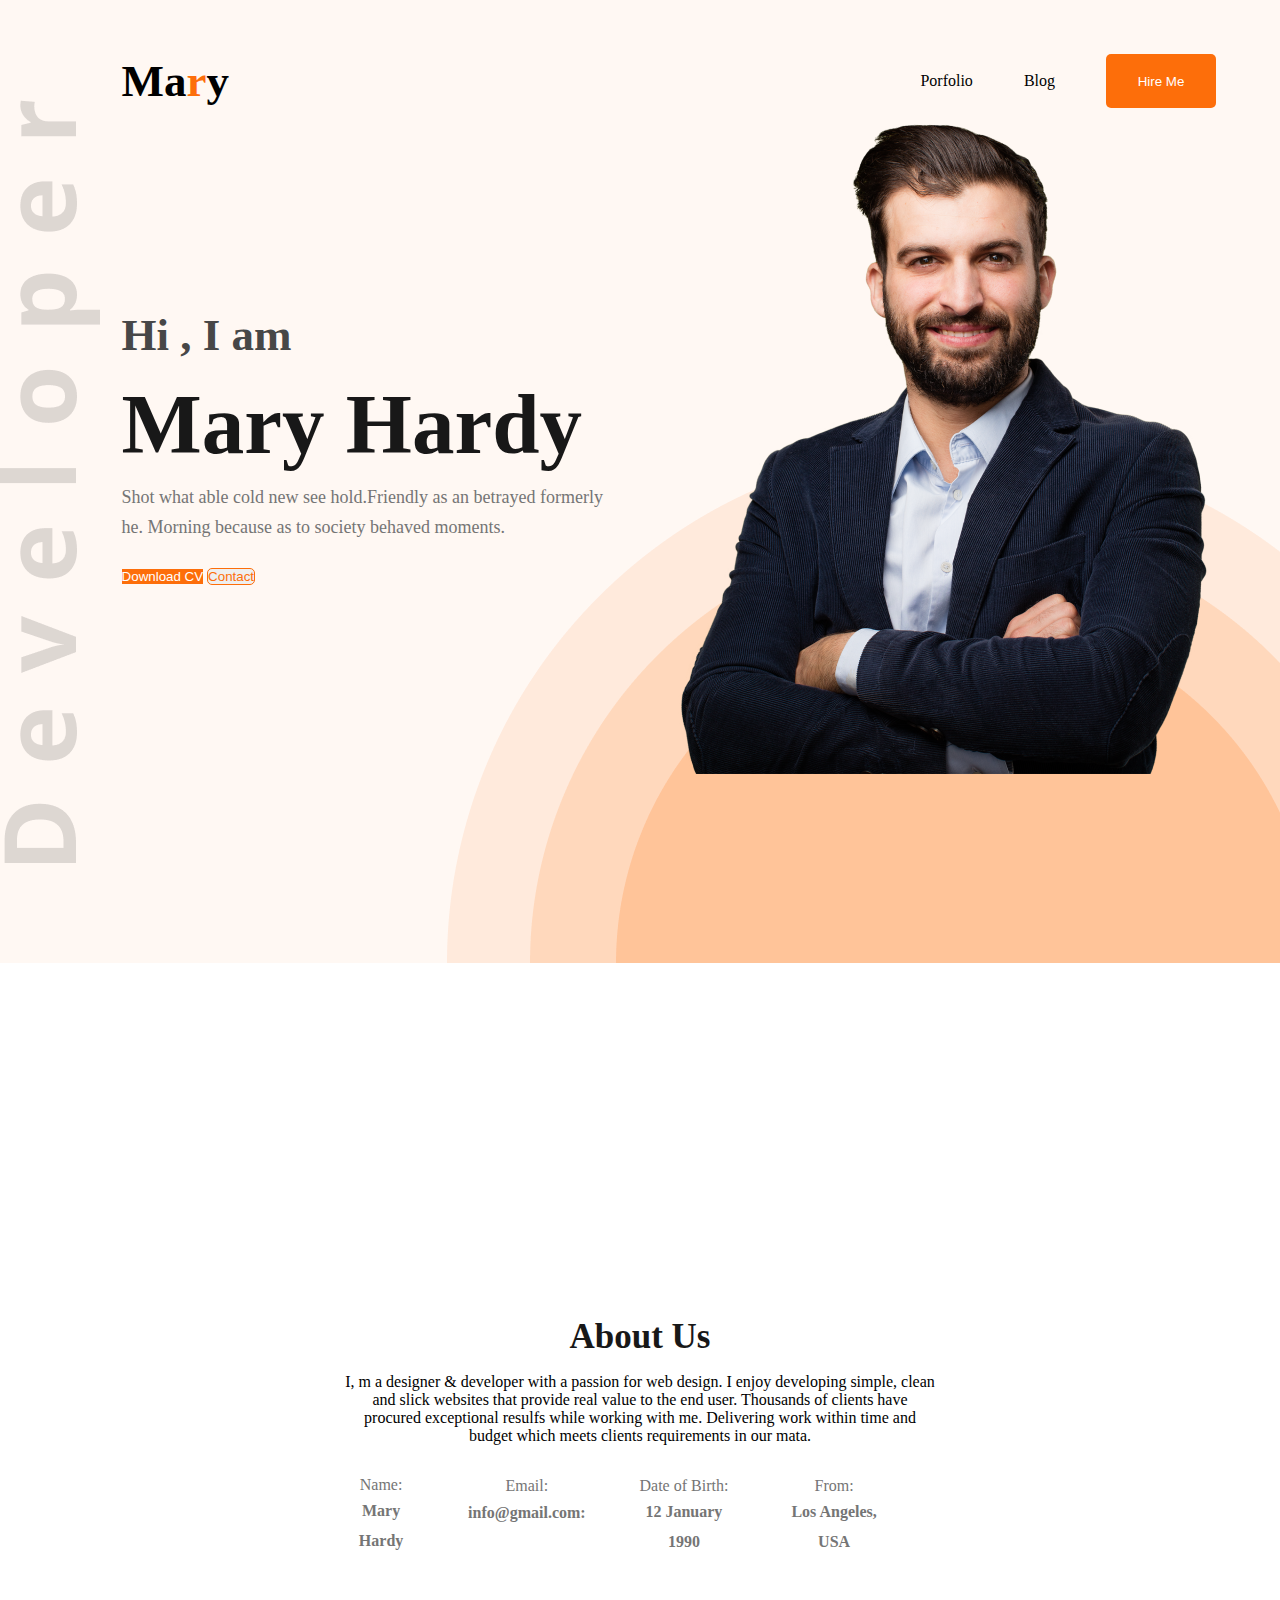
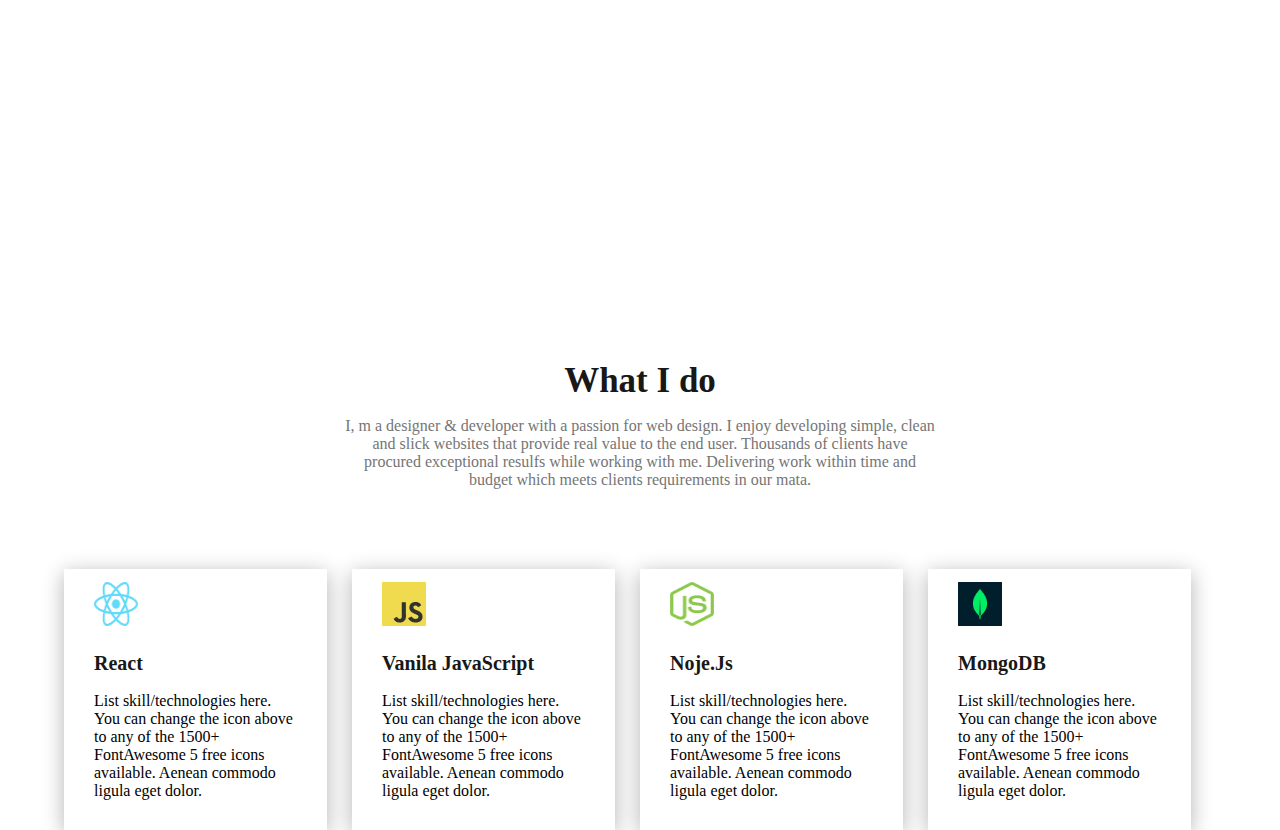
==== index.html @ 64aab6e2 "samia" ====
<!DOCTYPE html>
<html lang="en">
<head>
    <meta charset="UTF-8">
    <meta http-equiv="X-UA-Compatible" content="IE=edge">
    <meta name="viewport" content="width=device-width, initial-scale=1.0">
    <title>Developer Portfolio</title>
    <link href="https://cdn.jsdelivr.net/npm/bootstrap@5.0.2/dist/css/bootstrap.min.css" rel="stylesheet" integrity="sha384-EVSTQN3/azprG1Anm3QDgpJLIm9Nao0Yz1ztcQTwFspd3yD65VohhpuuCOmLASjC" crossorigin="anonymous">
    <link rel="stylesheet" href="https://cdnjs.cloudflare.com/ajax/libs/font-awesome/6.2.1/css/all.min.css" integrity="sha512-MV7K8+y+gLIBoVD59lQIYicR65iaqukzvf/nwasF0nqhPay5w/9lJmVM2hMDcnK1OnMGCdVK+iQrJ7lzPJQd1w==" crossorigin="anonymous" referrerpolicy="no-referrer" />
    <link rel="stylesheet" href="style.css">
</head>
<body>
    <header>
        
        <div class="container">
        <nav>
            <h2 class="header-title">Ma<span class="text-color">r</span>y</h2>
            <ul class="nav">
                <li>Porfolio</li>
                <li>Blog</li>
                <li><button class="baton">Hire Me</button></li>
            </ul>
        </nav>
    <div class="banner">
        <div class="banner-part1">
<h2 class="header2">Hi , I am</h2>
<h1 class="header1">Mary Hardy</h1>
<p>Shot what able cold new see hold.Friendly as an betrayed formerly <br>he. Morning because as to society behaved moments.</p>
<button class="btn btn1 btn-lg me-2"type="button"><i class="fa-solid fa-download me-2"></i>Download CV</button>
<button class="btn btn2 btn-lg"type="button"><i class="fa-solid fa-phone me-2"></i>Contact</button>

        </div>
        <div class="banner-part2">
            <img src="images/hardy.png"class="img-fluid" alt="hardy">
        </div>
    </div>
    
    </div>
    </header>
    <main>
        <section id="about">
            <div class="container about">
                <h2 class="section-title">About Us</h2>
                <p>I, m a designer & developer with a passion for web design. I enjoy developing simple, clean and slick websites that provide real value to the end user. Thousands of clients have procured exceptional resulfs while working with me. Delivering work within time and budget which meets clients requirements in our mata.</p>

            <div class="admin">
                <div class="sub-ad1">
                    <p class="name">Name:</p>
                    <p class="dec">Mary Hardy</p>
                </div>
                <div class="sub-ad1">
                    <p class="name">Email:</p>
                    <p class="dec">info@gmail.com:</p>
                </div>
                <div class="sub-ad1">
                    <p class="name">Date of Birth:</p>
                    <p class="dec">12 January 1990</p>
                </div>
                <div class="sub-ad1">
                    <p class="name">From:</p>
                    <p class="dec">
                        Los Angeles, USA</p>
                </div>
            </div>
            </div>
        </section>
        <section id="about2">
            <div class="container  about2">
                <h2 class="section-title">What I do</h2>
                <p>I, m a designer & developer with a passion for web design. I enjoy developing simple, clean and slick websites that provide real value to the end user. Thousands of clients have procured exceptional resulfs while working with me. Delivering work within time and budget which meets clients requirements in our mata.</p>

            </div>
        </section>

        <section id="skill">
            <div class="container skill">
                <div class="skill-part">
                    <img src="images/icons/react.png" class="skill-img" alt="icon">
                    <h4 class="skill-header">React</h4>
                    <p class="skill-des">List skill/technologies
                        here. You can change the
                        icon above to any of the
                        1500+ FontAwesome 5
                        free icons available.
                        Aenean commodo ligula
                        eget dolor.</p>
                </div>
                <div class="skill-part">
                    <img src="images/icons/js.png" class="skill-img" alt="icon">
                    <h4 class="skill-header"> Vanila JavaScript</h4>
                    <p class="skill-des">List skill/technologies here. You can change the icon above to any of the 1500+ FontAwesome 5 free icons available. Aenean commodo ligula eget dolor.</p>
                </div>
                <div class="skill-part">
                    <img src="images/icons/nodejs.png" class="skill-img" alt="icon">
                    <h4 class="skill-header">Noje.Js</h4>
                    <p class="skill-des">List skill/technologies
                        here. You can change the
                        icon above to any of the
                        1500+ FontAwesome 5
                        free icons available.
                        Aenean commodo ligula
                        eget dolor.</p>
                </div>
                <div class="skill-part">
                    <img src="images/icons/mongo.png" class="skill-img" alt="icon">
                    <h4 class="skill-header">MongoDB</h4>
                    <p class="skill-des">List skill/technologies here. You can change the icon above to any of the 1500+ FontAwesome 5 free icons available. Aenean commodo ligula eget dolor.</p>
                </div>
            </div>
        </section>
    </main>
    
</body>
</html>
---- style.css ----
*{
    margin:0;
    padding:0;
    box-sizing: border-box;
}
header{
    width: 100%;
    height:107vh;
    background-color:  #FFF8F3;;
    background-image: url('images/header_bg.png'),url('images/developer.png');
    background-repeat: no-repeat;
    background-position: bottom right,left;
}
.header-title{
    margin-top:51px;
font-family: 'Open Sans';
font-style: normal;
font-weight: 800;
font-size: 45px;
line-height: 61px;
margin-left:5%;
}
nav{
    display: flex;
    justify-content: space-between;
   
}
.text-color{
    color:#FD6E0A;
}
ul.nav{
display: flex;
margin-top: 50px;
align-items: center;
}
ul.nav li{
list-style: none;
margin-left:51px;
}
.container{
    width:90%;
    margin:auto;
}
.baton{
    height:54px;
    width:110px;
    color:white;
    background-color: #FD6E0A;
    border-radius: 5px;
    border:0;
    outline: none;
}
.header{
    background-image: url('');
}
.banner{
    display: flex;
    justify-content: space-between;
    align-items: center;
}
.header2{
    
font-family: 'Open Sans';
font-style: normal;
font-weight: 600;
font-size: 45px;
line-height: 61px;

color: #474747;
}
.header1{
   
font-family: 'Open Sans';
font-style: normal;
font-weight: 700;
font-size: 85px;
line-height: 116px;

color: #181818; 
}
.banner p{
    
font-family: 'Open Sans';
font-style: normal;
font-weight: 400;
font-size: 18px;
line-height: 30px;
margin-bottom:5%;
color: #757575;
}
.banner{
    margin-left:5%;
}
.banner-part2 img{
    max-height: 100%;
    margin-top: -14px!important;
}
.btn1{
    color:white;
    background-color: #FD6E0A;
    border:0;
    outline: none!important;
    box-shadow: none!important;
}
.btn2{
    border: 1px solid #FD6E0A;
border-radius: 5px;
color:#FD6E0A;
}
#about{
    margin:250px 200px;
    
}
h2.section-title{
    font-family: 'Open Sans';
font-style: normal;
font-weight: 700;
font-size: 35px;
line-height: 48px;

/* identical to box height */
text-align: center;

/* Dark 01 */
color: #181818;
}
#about p{
    margin-top:2%;
}
.admin{
    display: flex;
    justify-content: center;
    margin-top:30px;
}
.sub-ad1{
   margin-right: 50px;
}
p.name{
    color:#757575;
}
p.dec{
    font-family: 'Open Sans';
    font-style: normal;
    font-weight: bold;
    font-size: 16px;
    line-height: 30px;
    
    /* or 150% */
    text-align: center;
    
    /* Dark 03 */
    color:#757575;
}
.about{
    
    padding:100px 100px;
     text-align: center;
 }
.about2{
    
   padding:50px 100px 40px;
    text-align: center;
}
#about2{
    margin:40px 200px;
    
}
h2.section-title{
    font-family: 'Open Sans';
font-style: normal;
font-weight: 700;
font-size: 35px;
line-height: 48px;

/* identical to box height */
text-align: center;
color: #181818;
/* Dark 01 */

}
#about2 p{
    margin-top:2%;
    color:#757575;
}

.skill-img{
    height:44px;
    width:44px;
  margin:5% 30px 0;

}
h4.skill-header{
    
font-family: 'Open Sans';
font-style: normal;
font-weight: 700;
font-size: 20px;
line-height: 27px;
color: #181818;
padding:20px 30px 10px 30px
}
.skill{
    display: flex;
    justify-content: space-between;
  
  
   
}
.skill-part{
    margin-right: 25px;
    box-shadow: 0px 4px 20px rgba(0, 0, 0, 0.3);
}
p.skill-des{
    padding:5px 30px 30px 30px;
}
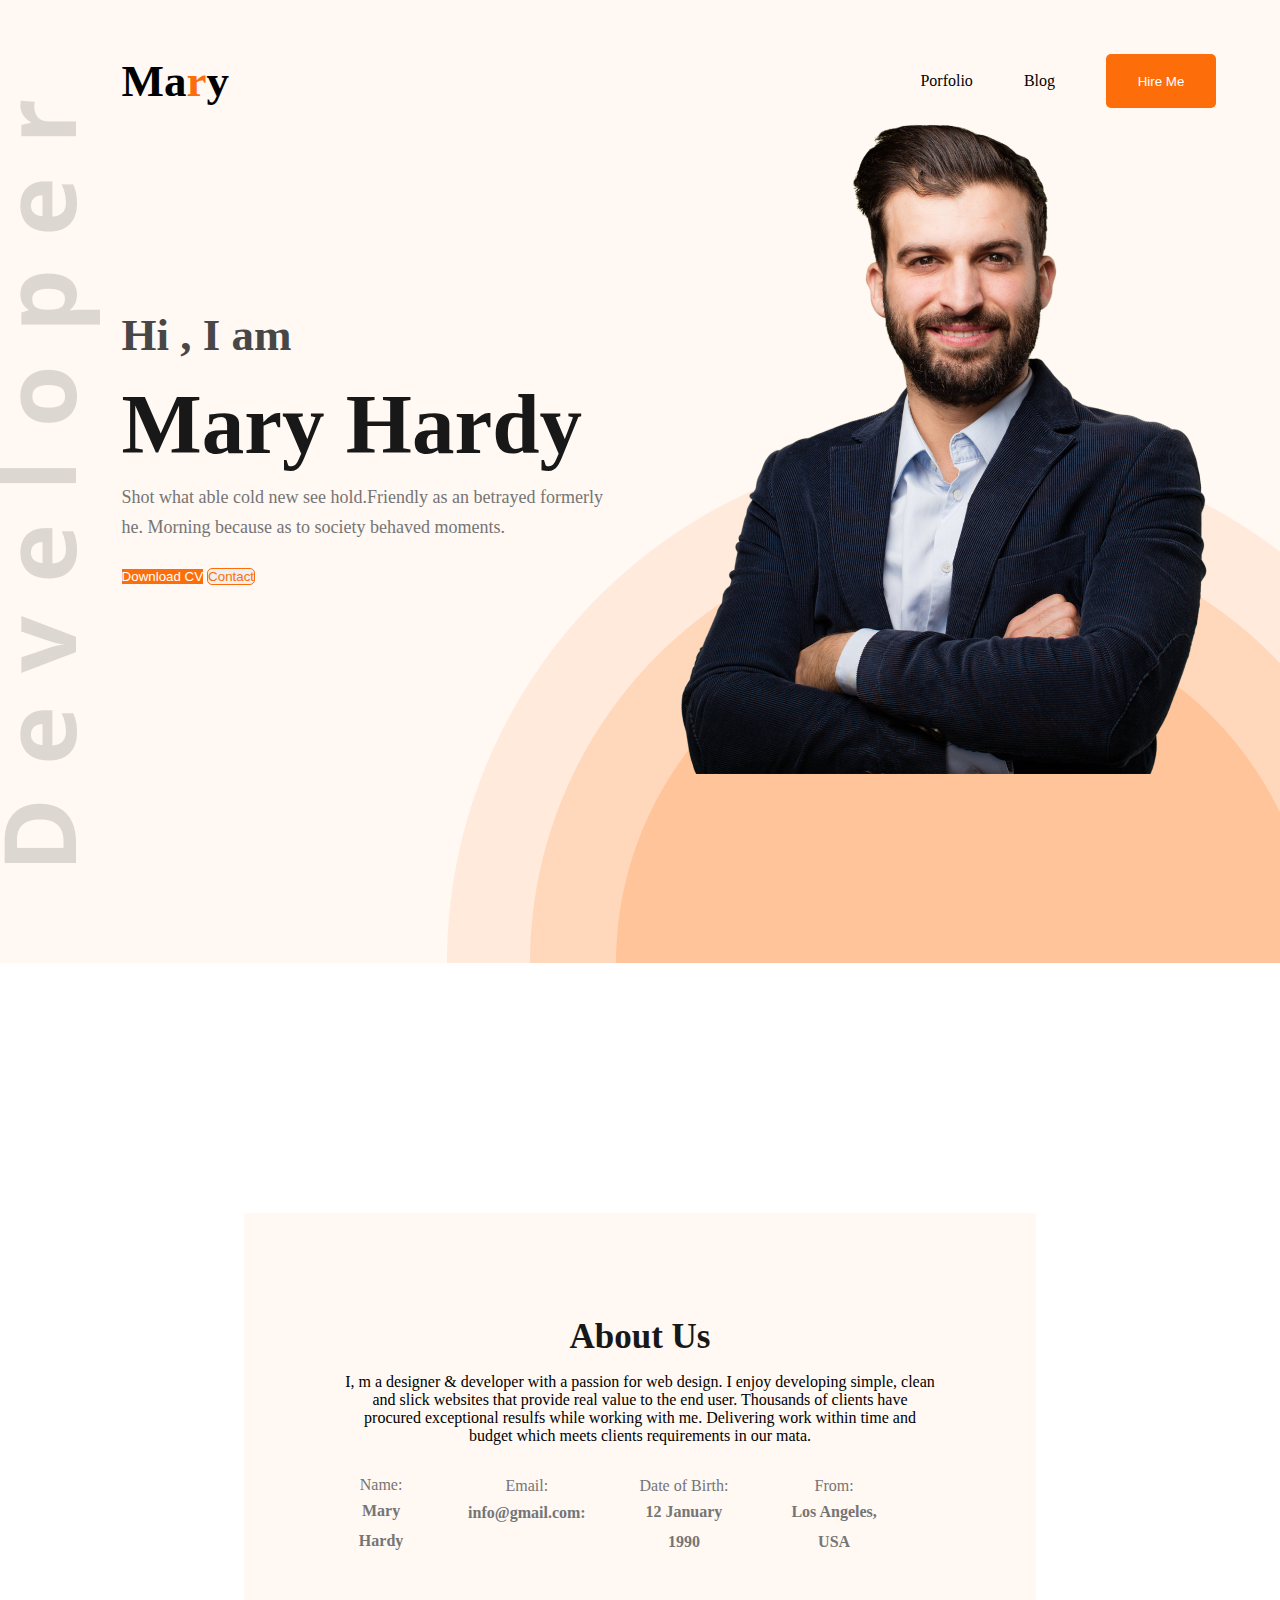
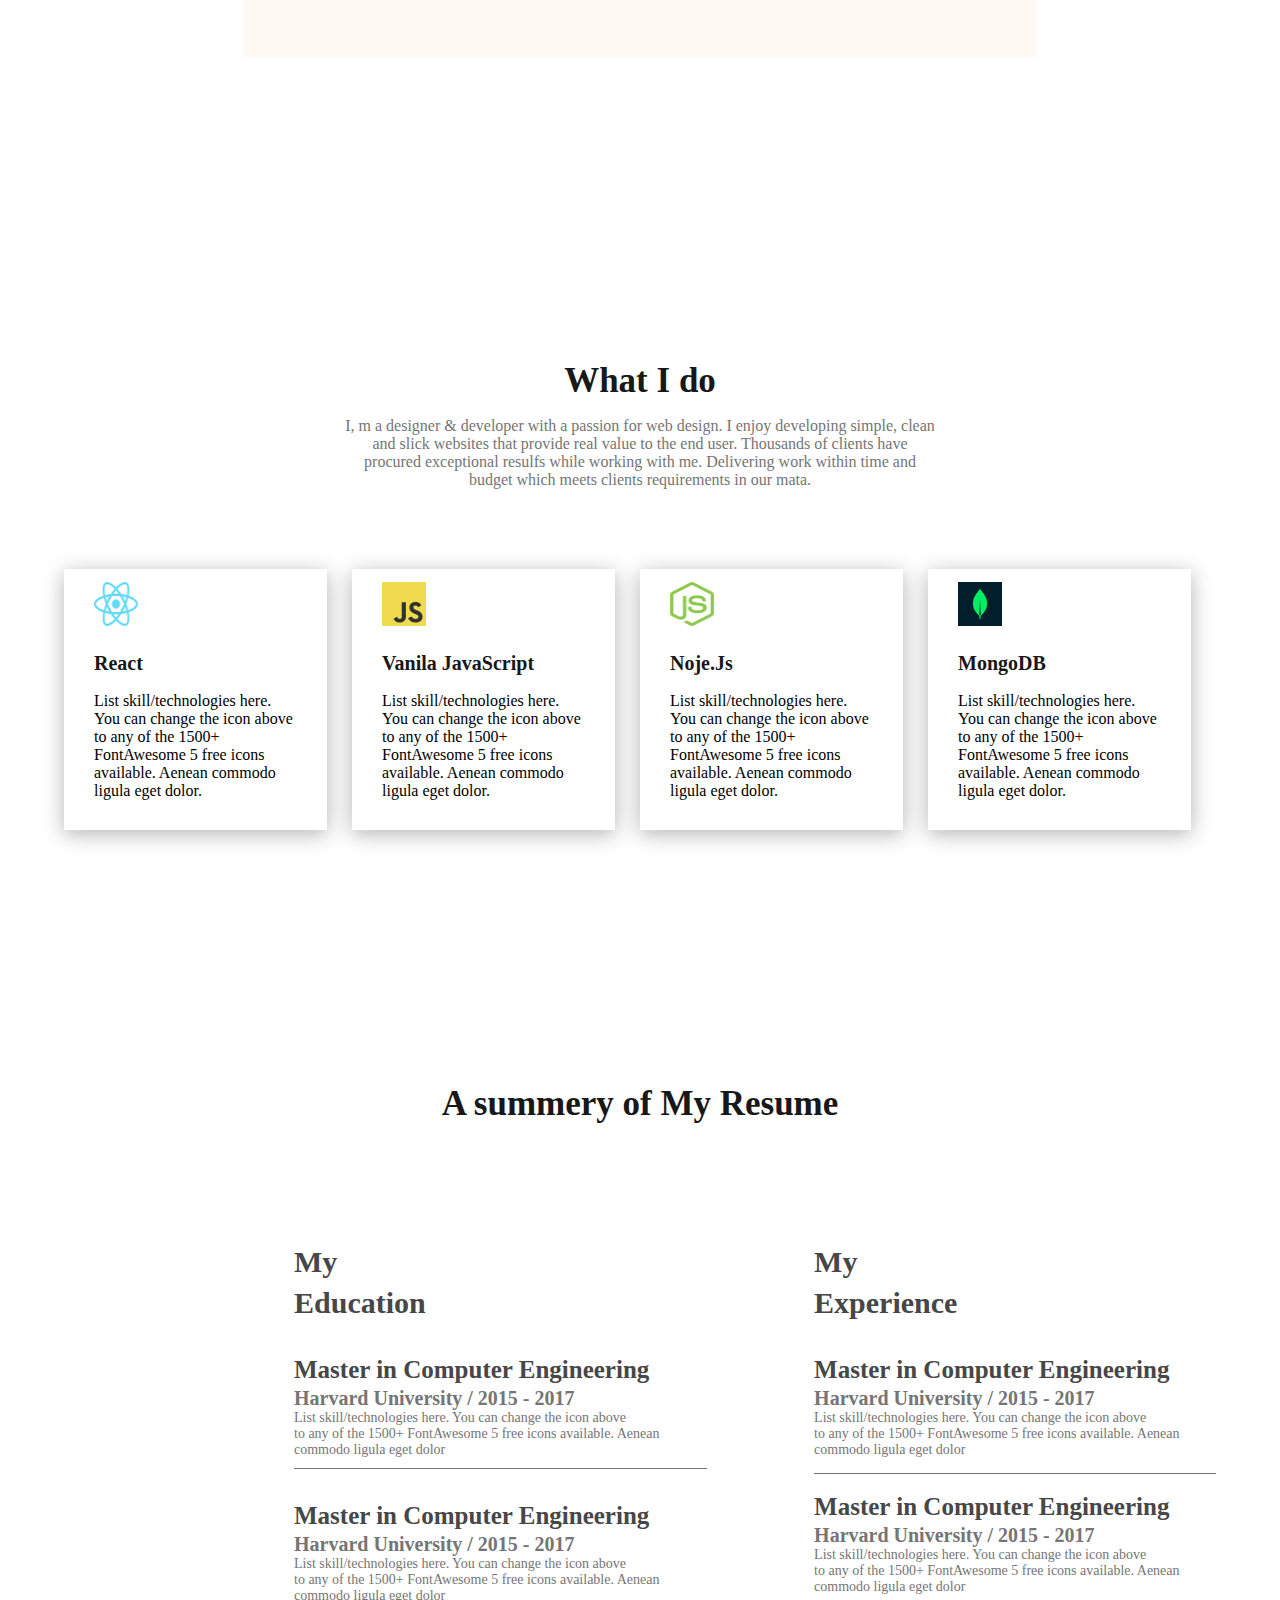
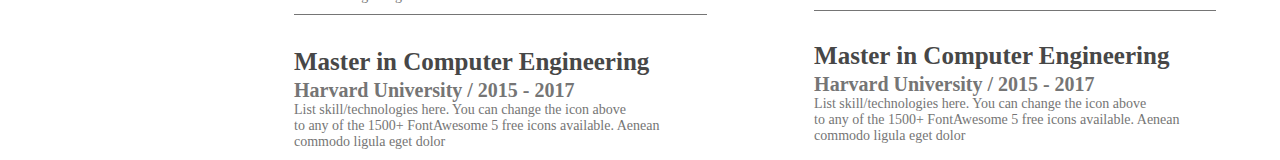
==== commit d8b8c8e8: "half-section" ====
--- a/index.html
+++ b/index.html
@@ -108,6 +108,109 @@
                 </div>
             </div>
         </section>
+        <section id="expert">
+            <h2 class="section-title">A summery of My Resume</h2>
+            <div class="container expert">
+
+          
+          
+                <div class="education">
+                <h4 class="edu-title">My Education</h4>
+
+                <div class="sub-edu1">
+                    <h4 class="edu-header">Master in Computer Engineering</h4>
+                    <p class="edu-p">Harvard University / 2015 - 2017</p>
+                    <p class="edu-dec">List skill/technologies here. You can change the icon above <br>
+                        to any of the 1500+ FontAwesome 5 free icons available. Aenean <br>
+                        commodo ligula eget dolor</p>
+                    
+                </div>
+
+
+
+                <div class="sub-edu1">
+                    <h4 class="edu-header">Master in Computer Engineering</h4>
+                    <p class="edu-p">Harvard University / 2015 - 2017</p>
+                    <p class="edu-dec">List skill/technologies here. You can change the icon above <br>
+                        to any of the 1500+ FontAwesome 5 free icons available. Aenean <br>
+                        commodo ligula eget dolor</p>
+                    
+                </div>
+
+
+
+
+                <div class="sub-edu3">
+                    <h4 class="edu-header">Master in Computer Engineering</h4>
+                    <p class="edu-p">Harvard University / 2015 - 2017</p>
+                    <p class="edu-dec">List skill/technologies here. You can change the icon above <br>
+                        to any of the 1500+ FontAwesome 5 free icons available. Aenean <br>
+                        commodo ligula eget dolor</p>
+                    
+                </div>
+            
+            
+            
+            
+            
+            
+            </div>
+           
+           <div class="experience">
+              
+
+                <h4 class="edu-title1">My Experience</h4>
+
+                <div class="sub-edu11">
+                    <h4 class="edu-header">Master in Computer Engineering</h4>
+                    <p class="edu-p">Harvard University / 2015 - 2017</p>
+                    <p class="edu-dec">List skill/technologies here. You can change the icon above <br>
+                        to any of the 1500+ FontAwesome 5 free icons available. Aenean <br>
+                        commodo ligula eget dolor</p>
+                    
+                </div>
+
+
+
+                <div class="sub-edu11">
+                    <h4 class="edu-header">Master in Computer Engineering</h4>
+                    <p class="edu-p">Harvard University / 2015 - 2017</p>
+                    <p class="edu-dec">List skill/technologies here. You can change the icon above <br>
+                        to any of the 1500+ FontAwesome 5 free icons available. Aenean <br>
+                        commodo ligula eget dolor</p>
+                    
+                </div>
+
+
+
+
+                <div class="sub-edu33">
+                    <h4 class="edu-header">Master in Computer Engineering</h4>
+                    <p class="edu-p">Harvard University / 2015 - 2017</p>
+                    <p class="edu-dec">List skill/technologies here. You can change the icon above <br>
+                        to any of the 1500+ FontAwesome 5 free icons available. Aenean <br>
+                        commodo ligula eget dolor</p>
+                    
+                </div>
+            
+            
+            
+            
+           
+
+
+            
+            
+            
+            
+            
+            
+            
+            
+            
+            </div>
+            </div>
+        </section>
     </main>
     
 </body>
--- a/style.css
+++ b/style.css
@@ -155,6 +155,7 @@
     
     padding:100px 100px;
      text-align: center;
+     background-color: #FFF8F3;
  }
 .about2{
     
@@ -209,7 +210,113 @@
 .skill-part{
     margin-right: 25px;
     box-shadow: 0px 4px 20px rgba(0, 0, 0, 0.3);
+    width:25%;
 }
 p.skill-des{
     padding:5px 30px 30px 30px;
+}
+#education{
+   margin-top:250px;
+}
+.education{
+   
+}
+.edu-title{
+    font-family: 'Open Sans';
+font-style: normal;
+font-weight: 700;
+font-size: 30px;
+line-height: 41px;
+margin-top:113px;
+margin-bottom: 30px;
+margin-right:379px;
+margin-left:230px;
+color: #474747;
+
+
+}
+.edu-title1{
+    font-family: 'Open Sans';
+font-style: normal;
+font-weight: 700;
+font-size: 30px;
+line-height: 41px;
+margin-top:113px;
+margin-bottom: 30px;
+margin-right:230px;
+
+color: #474747;
+
+
+}
+.sub-edu1{
+    margin:0px 0px;
+    padding-bottom:10px;
+border-bottom:1px solid #757575;
+width:55%;
+margin-top: 4%;
+margin-left:230px;
+}
+.sub-edu11{
+    margin:0px 0px;
+    padding-bottom:15px;
+border-bottom:1px solid #757575;
+
+margin-top: 4%;
+
+}
+.edu-header{
+    font-family: 'Open Sans';
+font-style: normal;
+font-weight: 700;
+font-size: 25px;
+line-height: 34px;
+
+color: #474747;
+}
+.edu-p{
+    font-family: 'Open Sans';
+font-style: normal;
+font-weight: 600;
+font-size: 20px;
+
+
+color: #757575;
+}
+.edu-dec{
+    font-family: 'Open Sans';
+font-style: normal;
+font-weight: 400;
+font-size: 14px;
+
+
+color: #757575;
+}
+.sub-edu3{
+   
+    margin:0px 0px;
+    padding-bottom:10px;
+
+
+margin-top: 4%;
+margin-left:230px;
+}
+.sub-edu33{
+   
+    margin:0px 0px;
+    padding-bottom:10px;
+
+
+margin-top:7%;
+
+}
+.expert{
+ 
+ display:flex;
+ offset: 1;
+
+  
+}
+#expert{
+    margin-top:250px;
 }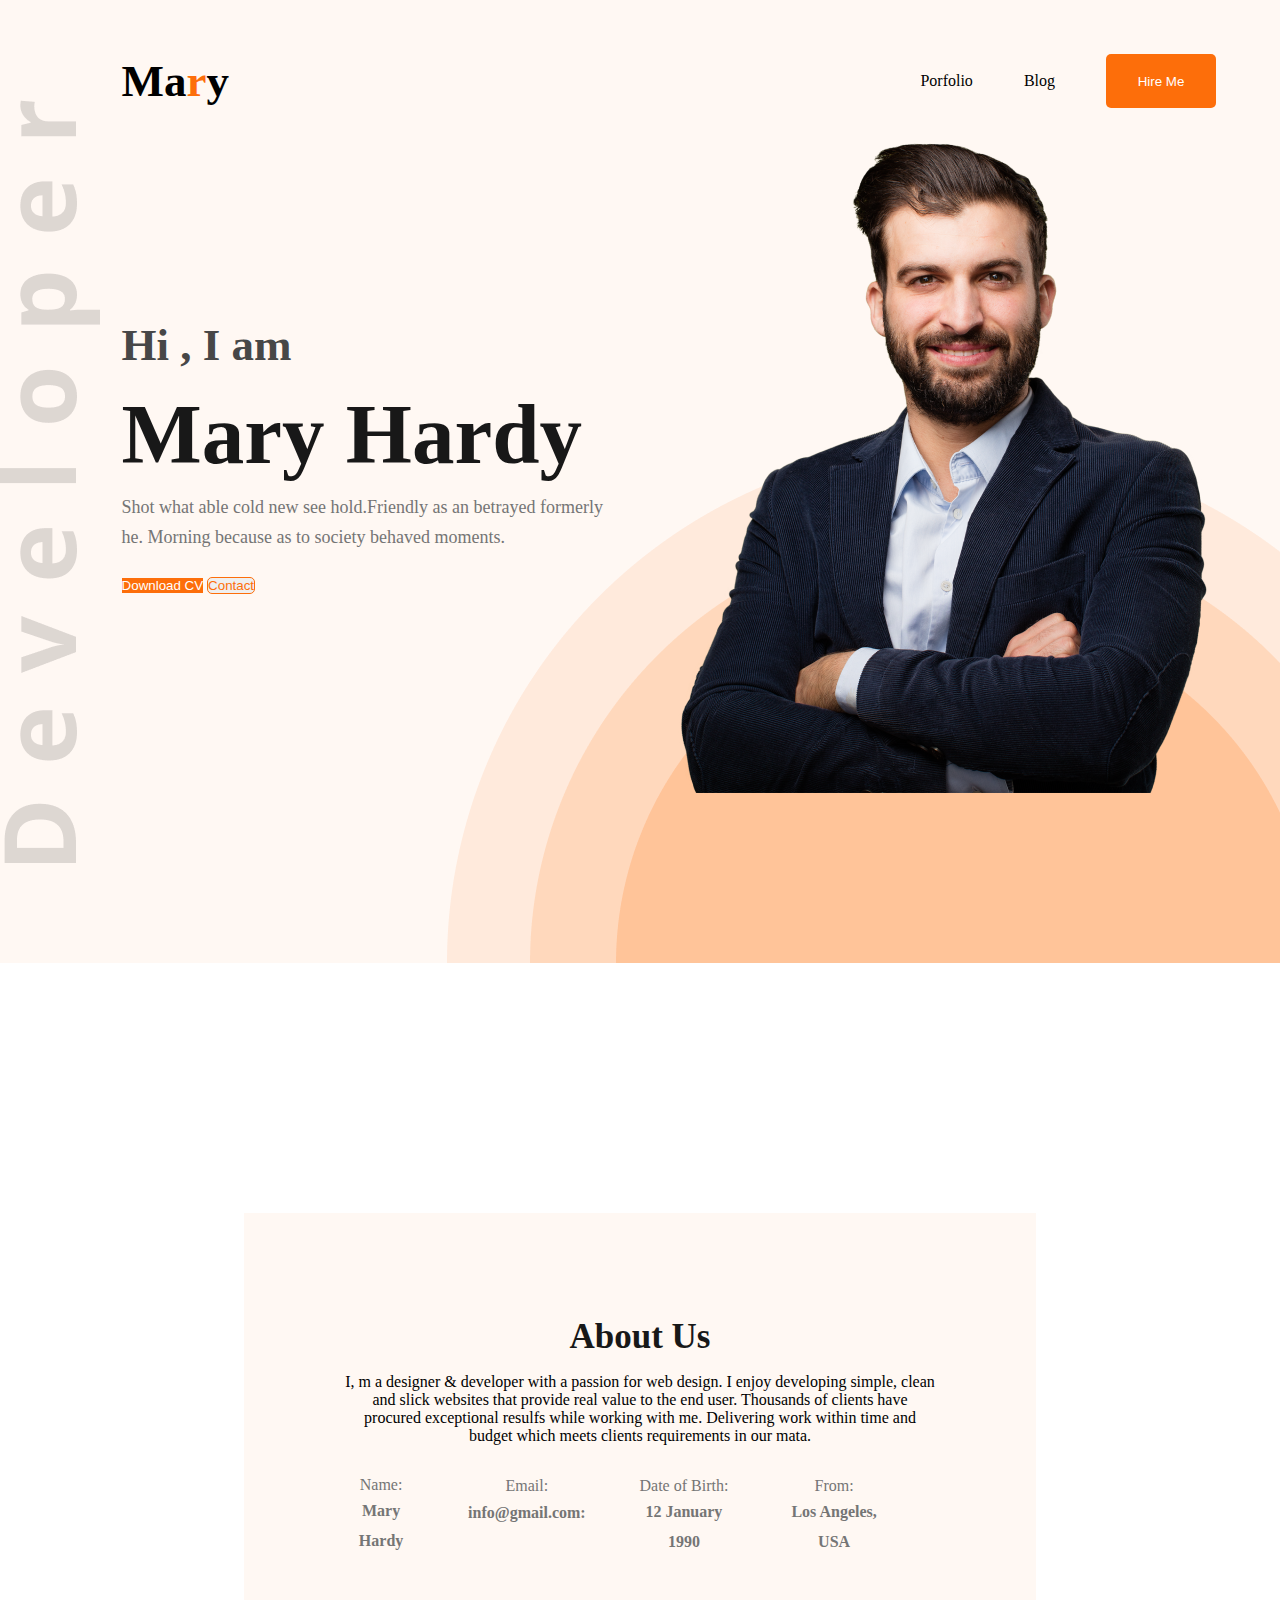
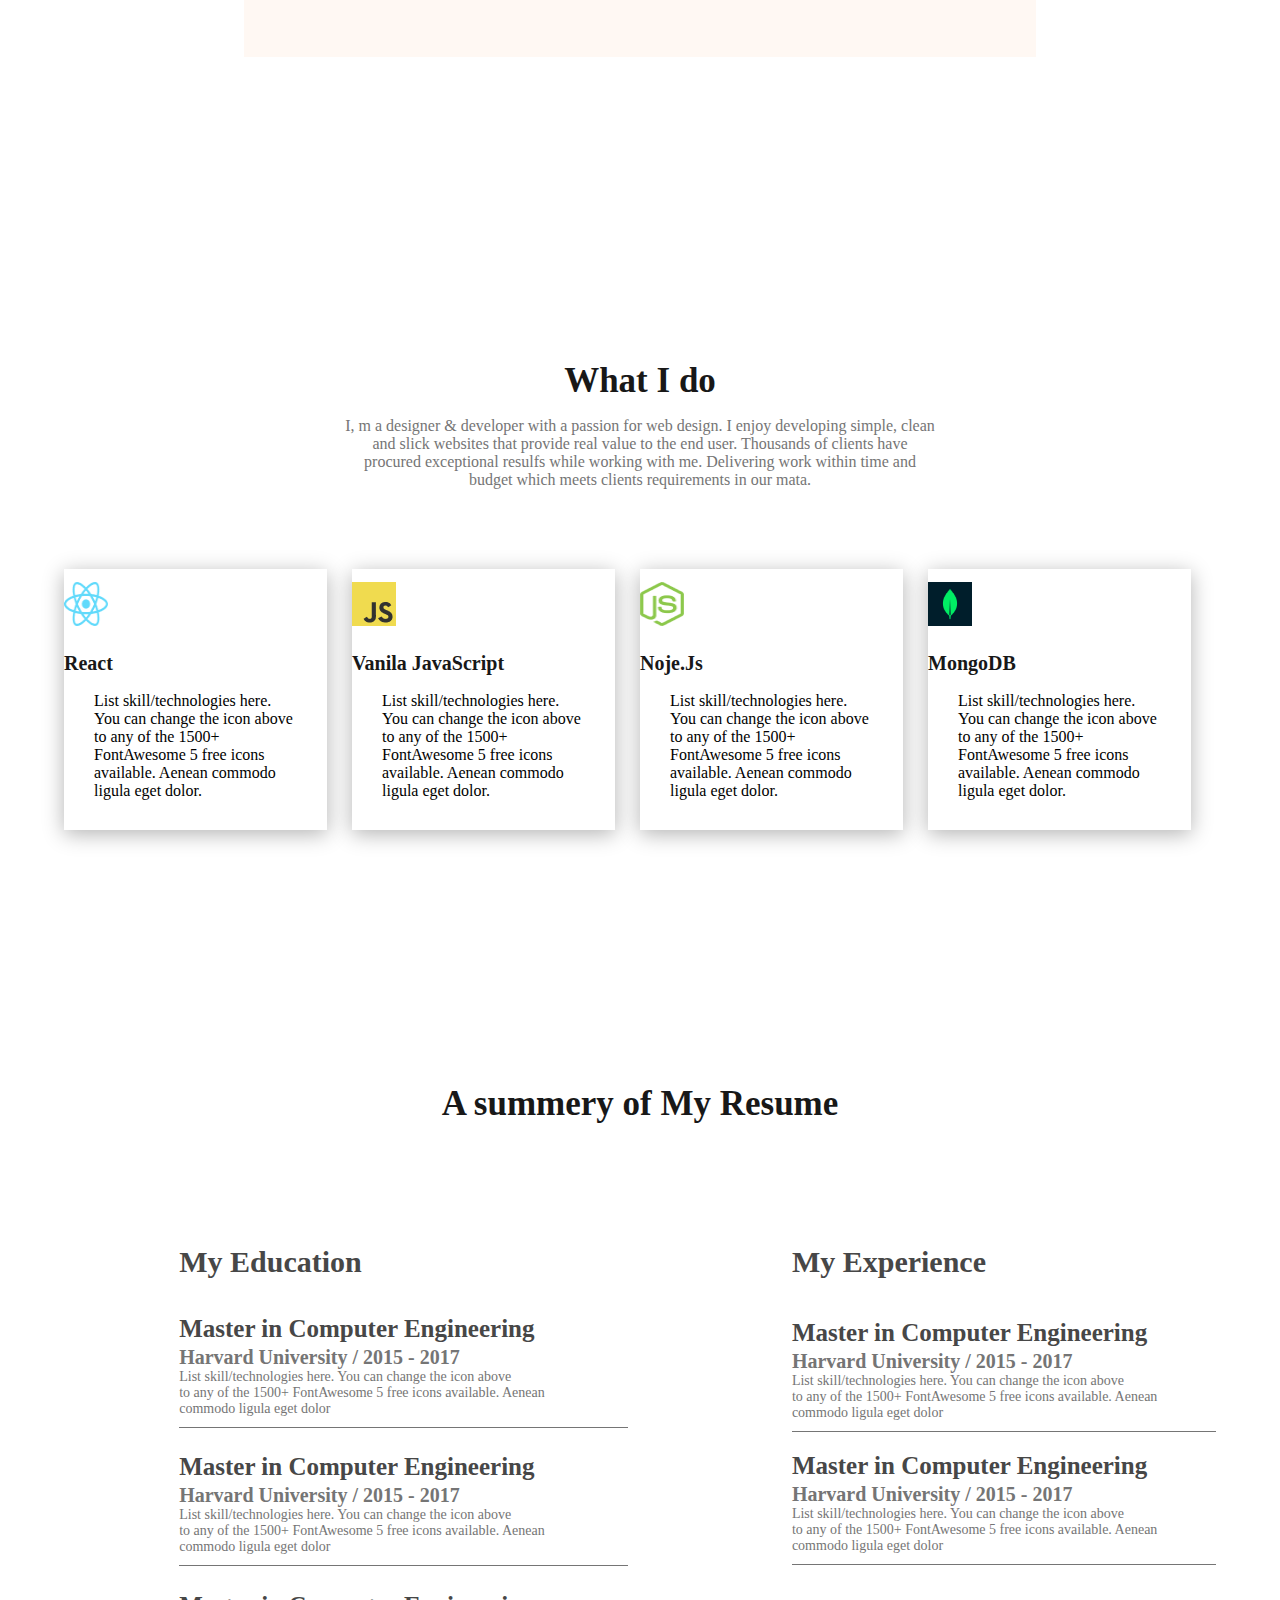
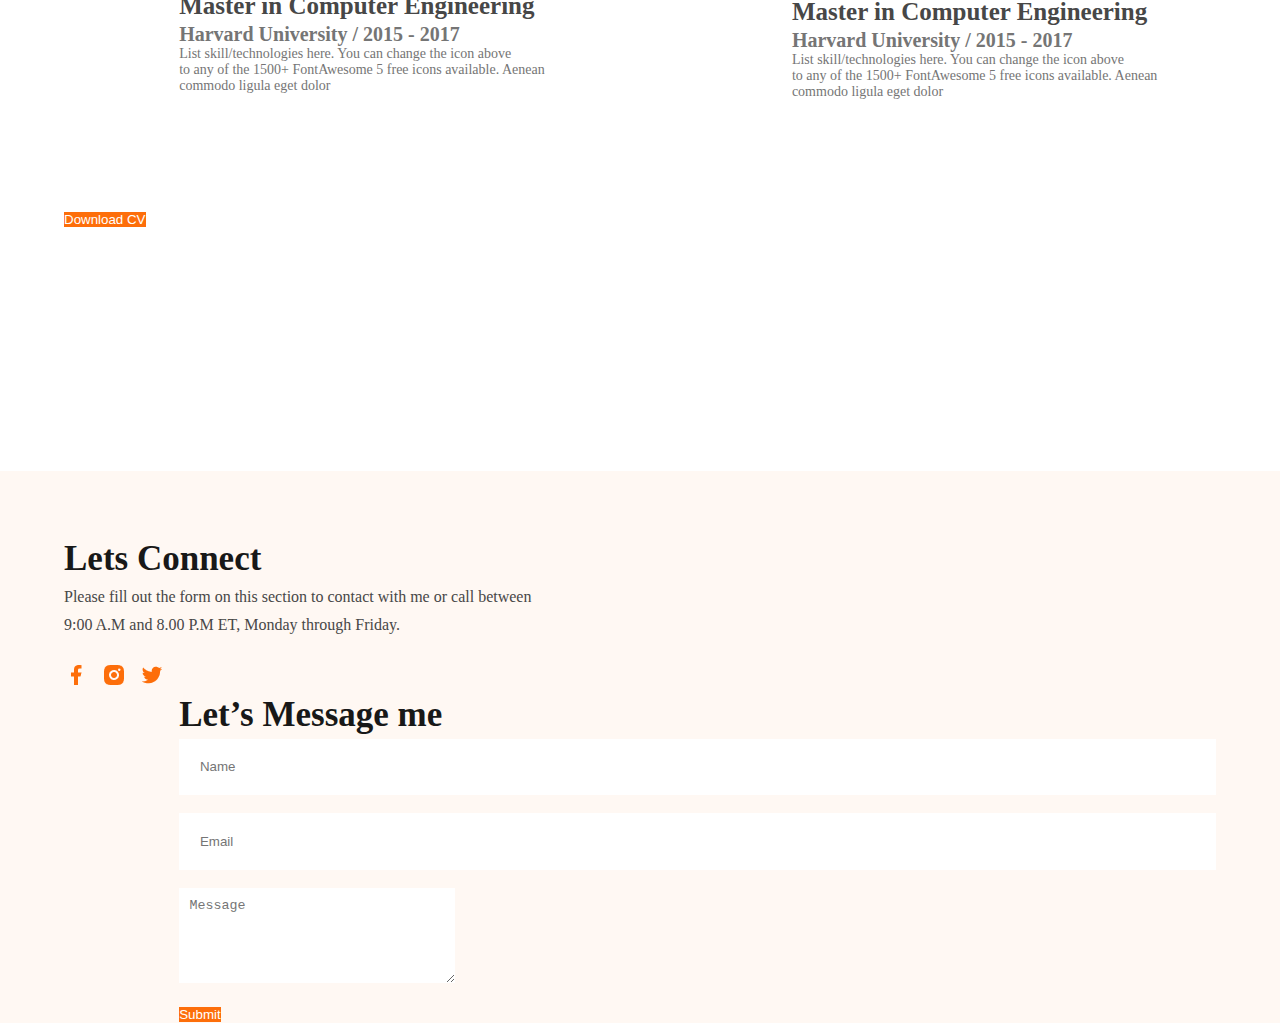
==== commit 31b05a77: "final" ====
--- a/index.html
+++ b/index.html
@@ -209,9 +209,42 @@
             
             
             </div>
-            </div>
-        </section>
+           
+            </div>
+           
+        </section>
+        <div class="container">
+            <div class="text-center burton">
+                <button class="btn btn1 btn-lg me-2"type="button"><i class="fa-solid fa-download me-2"></i>Download CV</button>
+            </div>
+        </div>
     </main>
+
+
+
+    <footer>
+<div class="container d-flex justify-content-center">
+    <div class="footer1">
+        <h2 class="footer-header1">Lets Connect</h2>
+        <p class="footer-p">Please fill out the form on this section to contact with me or call between <br>9:00 A.M and 8.00 P.M ET, Monday through Friday.</p>
+        <div class="footer-icon">
+<a href="#"><img src="images/icons/facebook.png" alt="facebook"></a>
+<a href="#"><img src="images/icons/insta.png" alt="insta"></a>
+
+<a href="#"><img src="images/icons/twitter.png" alt="twitter"></a>
+
+        </div>
+        
+    </div>
+    <div class="footer2">
+        <h2 class="footer-header1 mb-3">Let’s Message me</h2>
+        <input type="text" name="name" id="name"placeholder="Name"><br><br>
+        <input type="email" name="email" id="email"placeholder="Email"><br><br>
+        <textarea name="message" id="" cols="30" rows="5">Message</textarea><br><br>
+        <button class="btn btn1 btn-lg me-2"type="button">Submit</button>
+    </div>
+</div>
+    </footer>
     
 </body>
 </html>--- a/style.css
+++ b/style.css
@@ -93,7 +93,7 @@
 }
 .banner-part2 img{
     max-height: 100%;
-    margin-top: -14px!important;
+    margin-top: 5px!important;
 }
 .btn1{
     color:white;
@@ -187,7 +187,9 @@
 .skill-img{
     height:44px;
     width:44px;
-  margin:5% 30px 0;
+  margin-top:5%;
+  margin-right:30px;
+  
 
 }
 h4.skill-header{
@@ -198,7 +200,7 @@
 font-size: 20px;
 line-height: 27px;
 color: #181818;
-padding:20px 30px 10px 30px
+padding:20px 30px 10px 0px
 }
 .skill{
     display: flex;
@@ -230,7 +232,7 @@
 margin-top:113px;
 margin-bottom: 30px;
 margin-right:379px;
-margin-left:230px;
+
 color: #474747;
 
 
@@ -242,7 +244,7 @@
 font-size: 30px;
 line-height: 41px;
 margin-top:113px;
-margin-bottom: 30px;
+margin-bottom: 34px;
 margin-right:230px;
 
 color: #474747;
@@ -253,13 +255,13 @@
     margin:0px 0px;
     padding-bottom:10px;
 border-bottom:1px solid #757575;
-width:55%;
+width:80%;
 margin-top: 4%;
-margin-left:230px;
+
 }
 .sub-edu11{
     margin:0px 0px;
-    padding-bottom:15px;
+    padding-bottom:10px;
 border-bottom:1px solid #757575;
 
 margin-top: 4%;
@@ -299,7 +301,7 @@
 
 
 margin-top: 4%;
-margin-left:230px;
+
 }
 .sub-edu33{
    
@@ -313,10 +315,71 @@
 .expert{
  
  display:flex;
- offset: 1;
+justify-content: space-between;
 
   
+}
+.education{
+    margin-left: 10%;
 }
 #expert{
     margin-top:250px;
+}
+.burton{
+    margin-top: 100px;
+}
+footer{
+    margin-top:243px;
+    background-color: #fff8f3;
+    padding-top:5%;
+}
+.footer-header1{
+    
+font-family: 'Open Sans';
+font-style: normal;
+font-weight: 700;
+font-size: 35px;
+line-height: 48px;
+
+
+
+color: #181818;
+}
+.footer-p{
+    
+font-family: 'Open Sans';
+font-style: normal;
+font-weight: 400;
+font-size: 16px;
+line-height: 28px;
+
+/* or 175% */
+
+/* Dark 02 */
+color: #474747;
+
+
+}
+.footer-icon{
+    margin-top: 24px;
+}
+.footer-icon a{
+    margin-right: 10px;
+}
+.footer2{
+    margin-left: 10%;
+}
+.footer2 input{
+    box-shadow: 0;
+    border: 0;
+    outline: none;
+    width:100%;
+    padding:2% 2%;
+}
+textarea{
+    padding:1%;
+    color:#757575;
+    box-shadow: 0;
+    border: 0;
+    outline: none;
 }